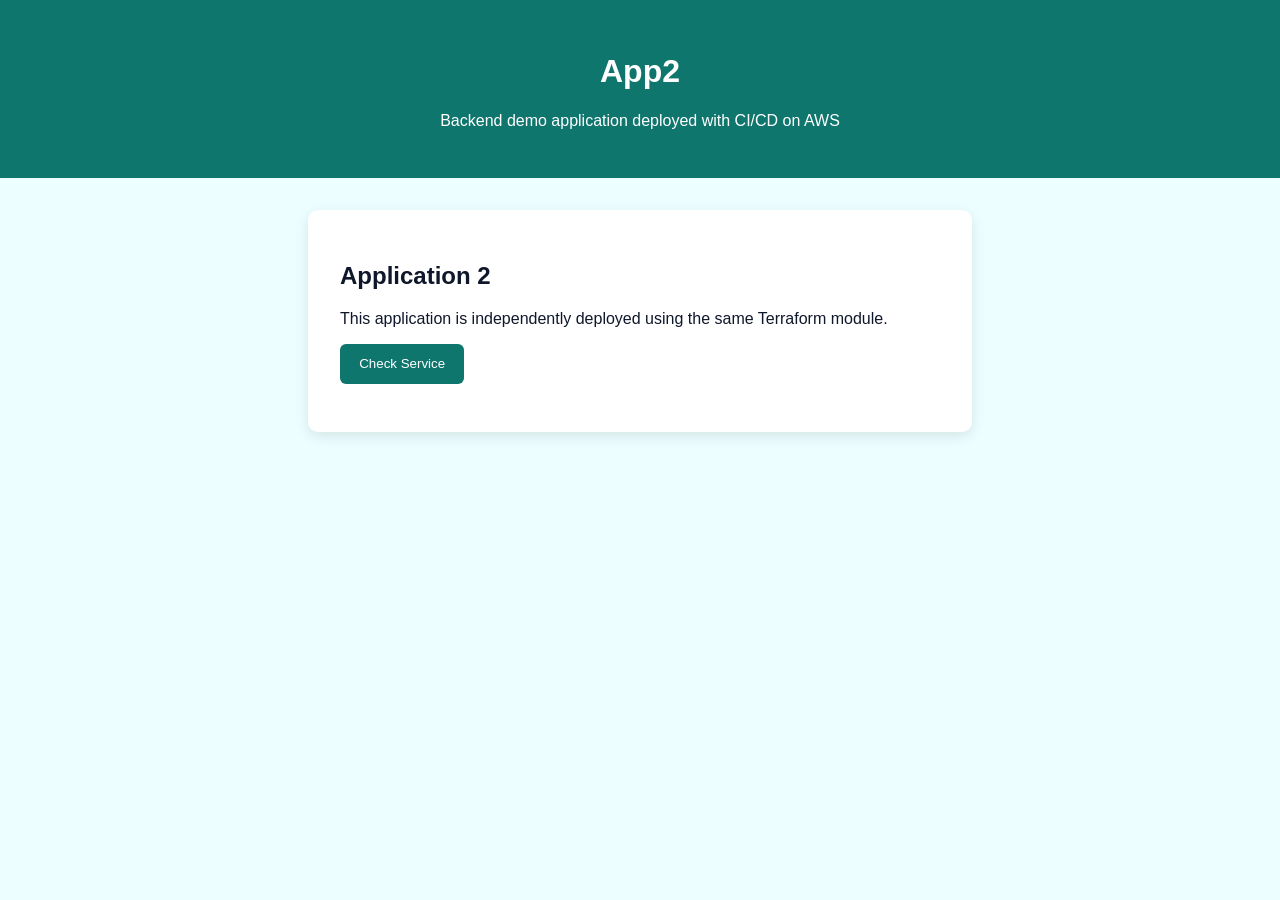
==== apps/app2/index.html @ aa663da1 "Fix app content and ci/cd" ====
<!DOCTYPE html>
<html lang="en">
<head>
  <meta charset="UTF-8" />
  <meta name="viewport" content="width=device-width, initial-scale=1.0" />
  <title>App2</title>
  <link rel="stylesheet" href="css/style.css" />
</head>
<body>
  <header>
    <h1>App2</h1>
    <p>Backend demo application deployed with CI/CD on AWS</p>
  </header>

  <main>
    <section class="card">
      <h2>Application 2</h2>
      <p>This application is independently deployed using the same Terraform module.</p>
      <button onclick="showMessage()">Check Service</button>
      <p id="message"></p>
    </section>
  </main>

  <script src="js/app.js"></script>
</body>
</html>
---- apps/app2/css/style.css ----
body {
  margin: 0;
  font-family: Verdana, sans-serif;
  background: #ecfeff;
  color: #0f172a;
}

header {
  background: #0f766e;
  color: white;
  text-align: center;
  padding: 2rem;
}

main {
  display: flex;
  justify-content: center;
  padding: 2rem;
}

.card {
  background: white;
  width: 100%;
  max-width: 600px;
  padding: 2rem;
  border-radius: 10px;
  box-shadow: 0 4px 14px rgba(0, 0, 0, 0.1);
}

button {
  background: #0f766e;
  color: white;
  border: none;
  padding: 0.8rem 1.2rem;
  border-radius: 6px;
  cursor: pointer;
}
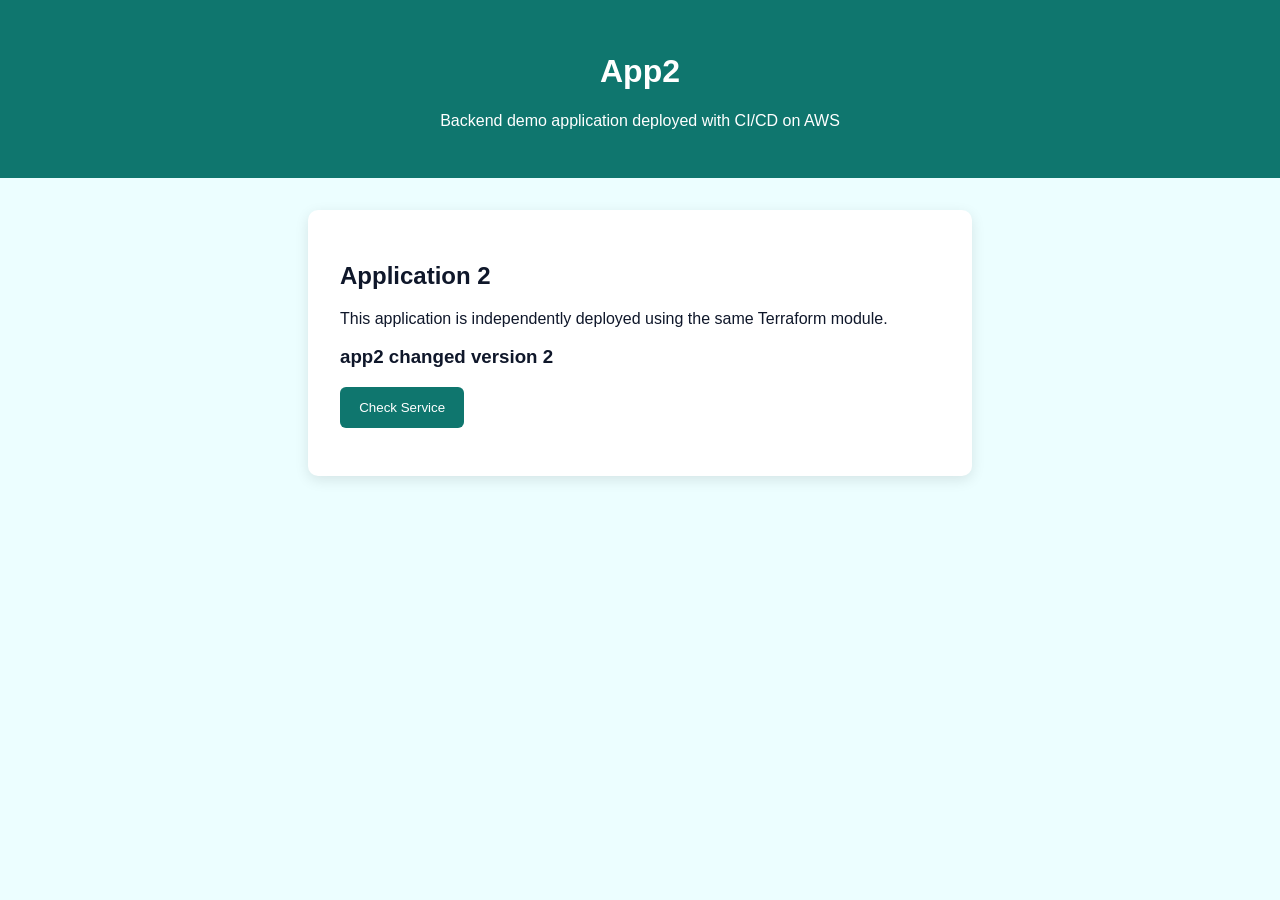
==== commit 0c78fc29: "Test CI/CD" ====
--- a/apps/app2/index.html
+++ b/apps/app2/index.html
@@ -16,6 +16,7 @@
     <section class="card">
       <h2>Application 2</h2>
       <p>This application is independently deployed using the same Terraform module.</p>
+      <h3><b>app2 changed</b> version 2</h3>
       <button onclick="showMessage()">Check Service</button>
       <p id="message"></p>
     </section>
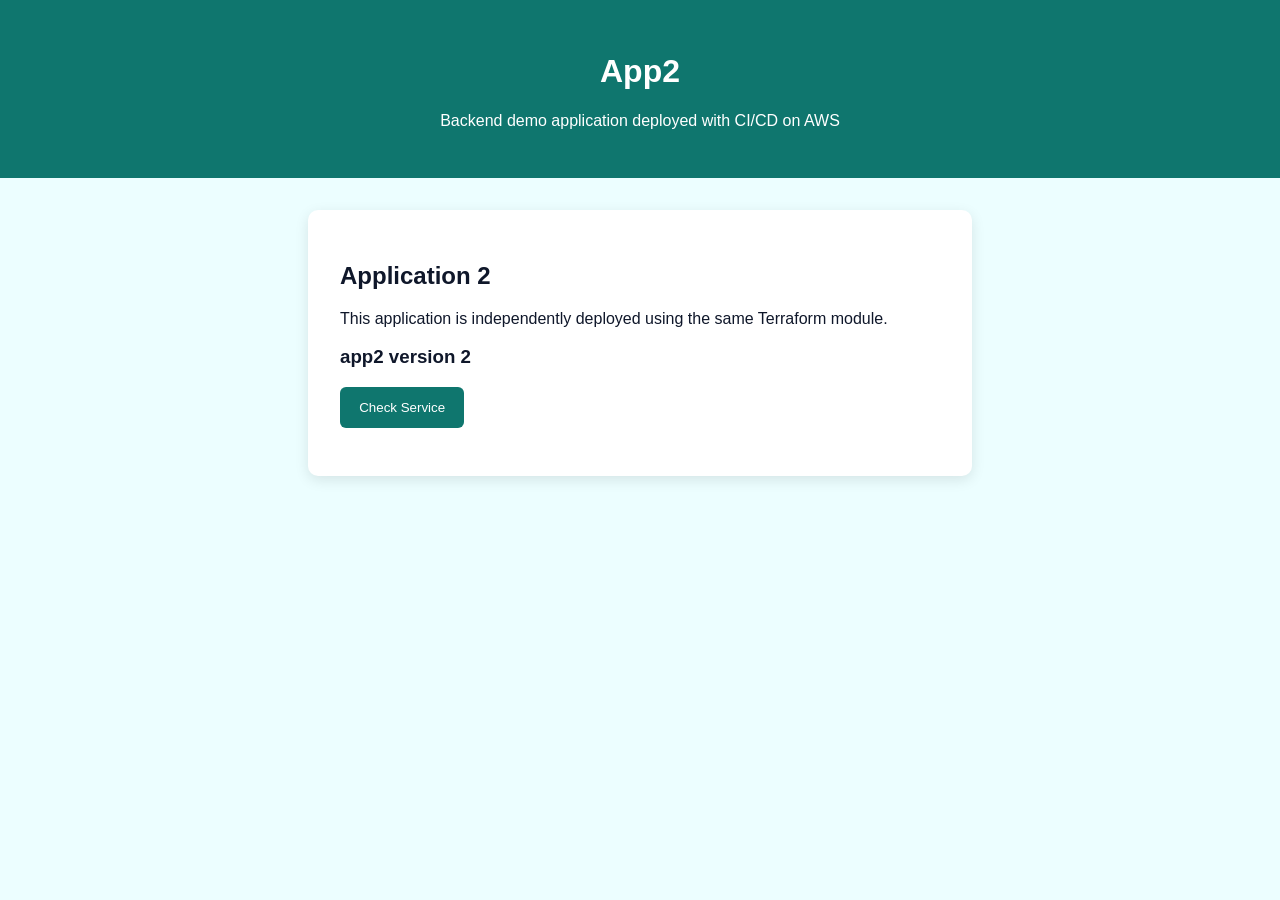
==== commit e8ce5bf2: "inde.html files updated" ====
--- a/apps/app2/index.html
+++ b/apps/app2/index.html
@@ -16,7 +16,7 @@
     <section class="card">
       <h2>Application 2</h2>
       <p>This application is independently deployed using the same Terraform module.</p>
-      <h3><b>app2 changed</b> version 2</h3>
+      <h3><b>app2</b> version 2</h3>
       <button onclick="showMessage()">Check Service</button>
       <p id="message"></p>
     </section>
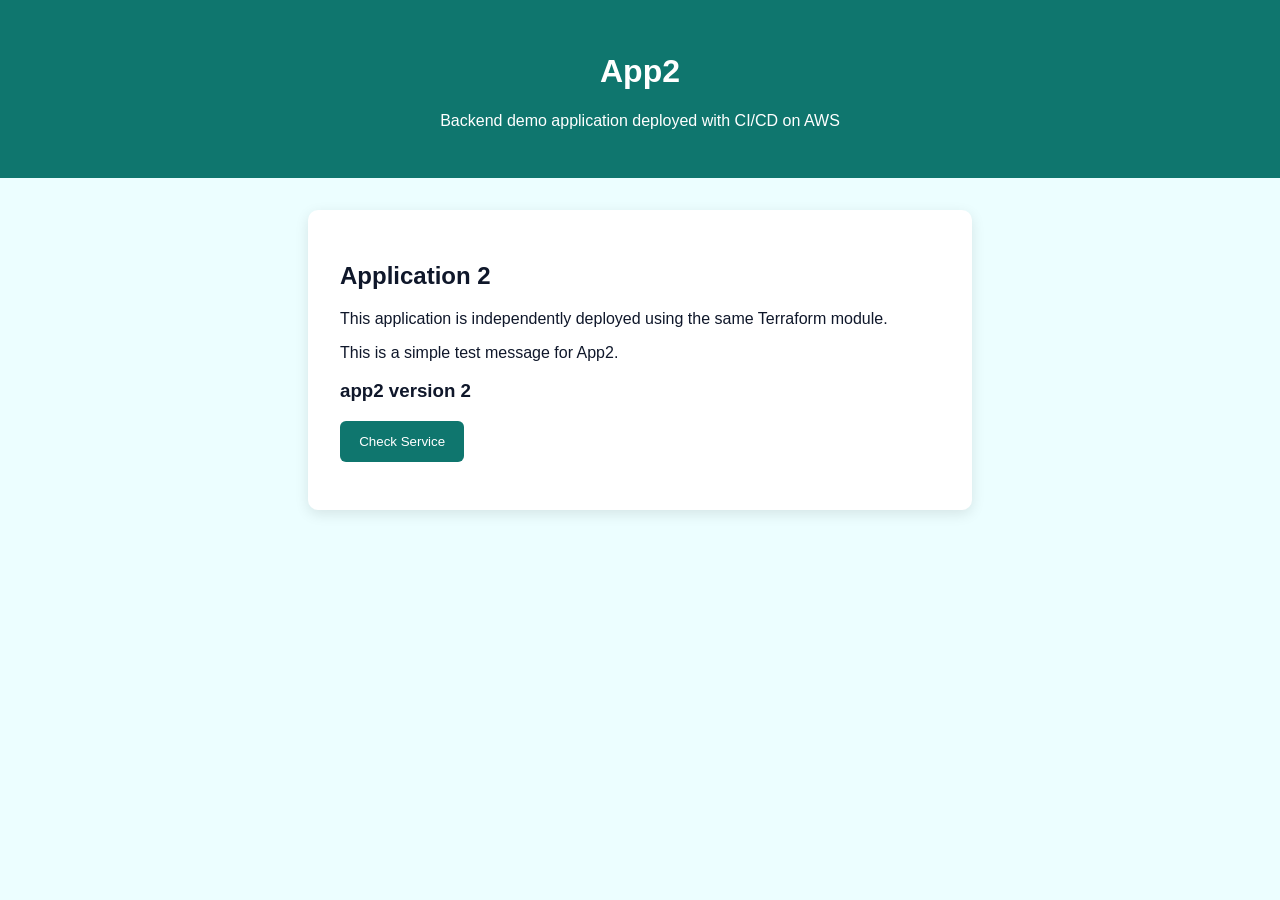
==== commit 828adc71: "Change made on app1 and app2" ====
--- a/apps/app2/index.html
+++ b/apps/app2/index.html
@@ -16,6 +16,7 @@
     <section class="card">
       <h2>Application 2</h2>
       <p>This application is independently deployed using the same Terraform module.</p>
+      <p>This is a simple test message for App2.</p>
       <h3><b>app2</b> version 2</h3>
       <button onclick="showMessage()">Check Service</button>
       <p id="message"></p>
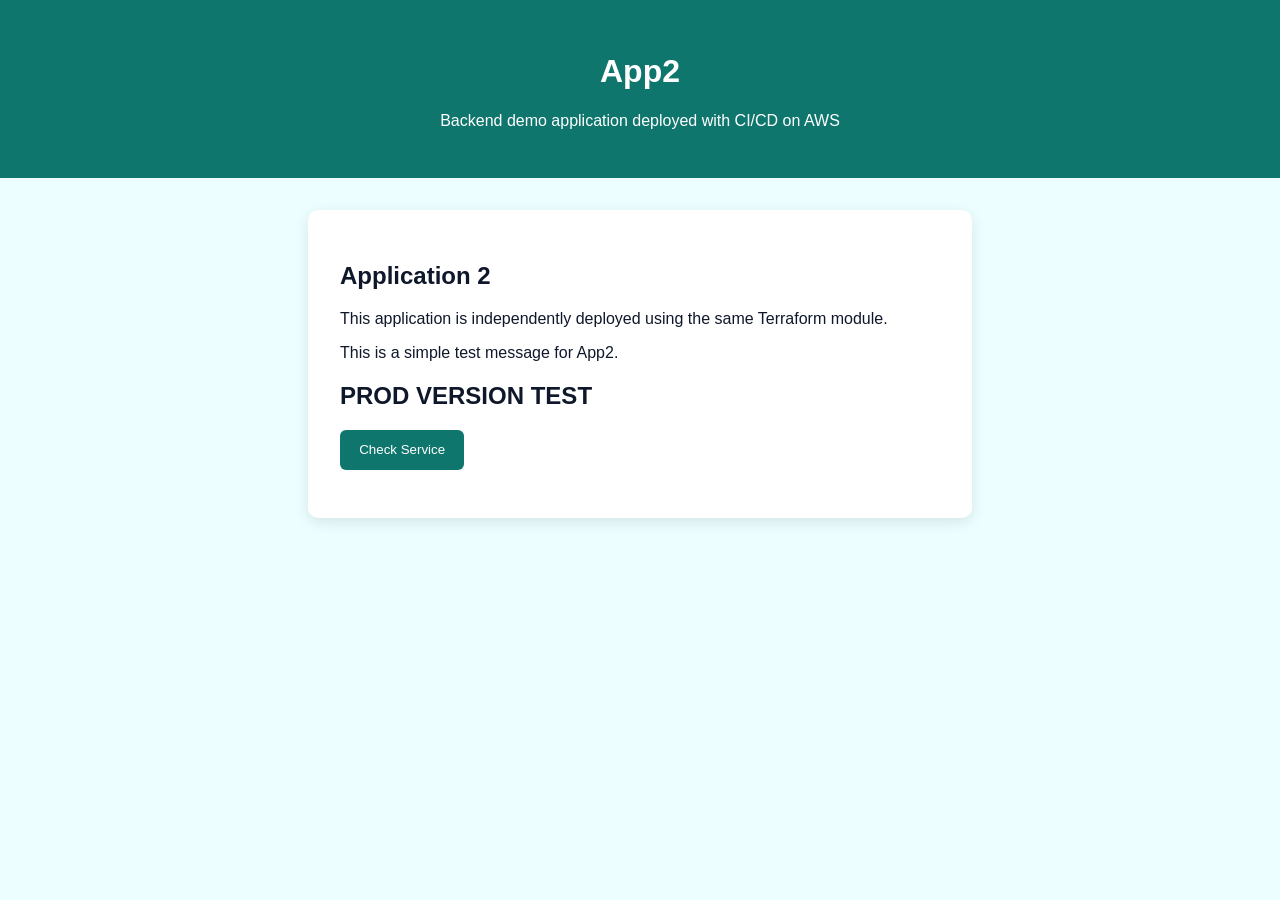
==== commit 9edce760: "Test Prod Deployment" ====
--- a/apps/app2/index.html
+++ b/apps/app2/index.html
@@ -17,7 +17,7 @@
       <h2>Application 2</h2>
       <p>This application is independently deployed using the same Terraform module.</p>
       <p>This is a simple test message for App2.</p>
-      <h3><b>app2</b> version 2</h3>
+      <h1>PROD VERSION TEST</h1>
       <button onclick="showMessage()">Check Service</button>
       <p id="message"></p>
     </section>
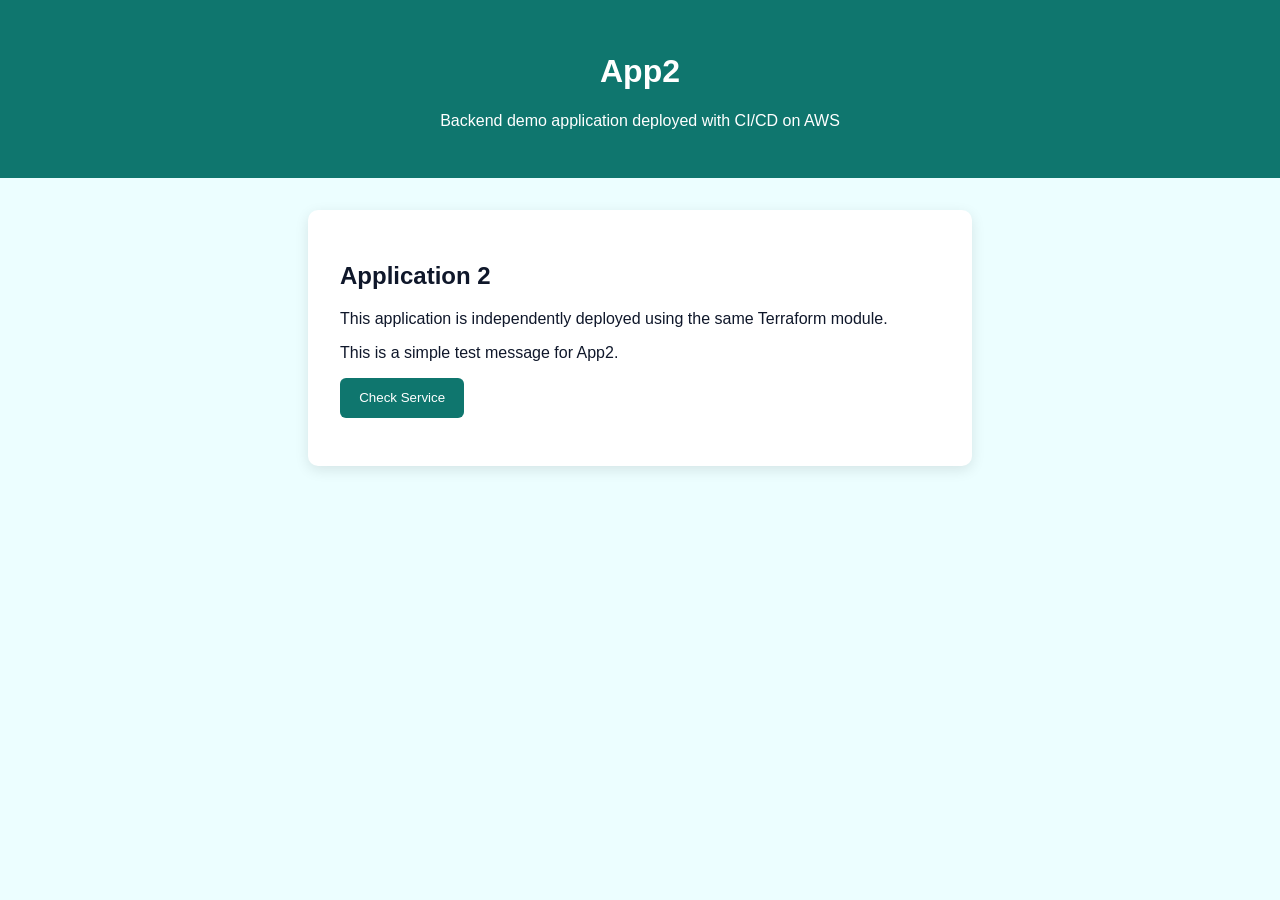
==== commit 3cea6770: "updated index.html" ====
--- a/apps/app2/index.html
+++ b/apps/app2/index.html
@@ -17,7 +17,7 @@
       <h2>Application 2</h2>
       <p>This application is independently deployed using the same Terraform module.</p>
       <p>This is a simple test message for App2.</p>
-      <h1>PROD VERSION TEST</h1>
+      
       <button onclick="showMessage()">Check Service</button>
       <p id="message"></p>
     </section>
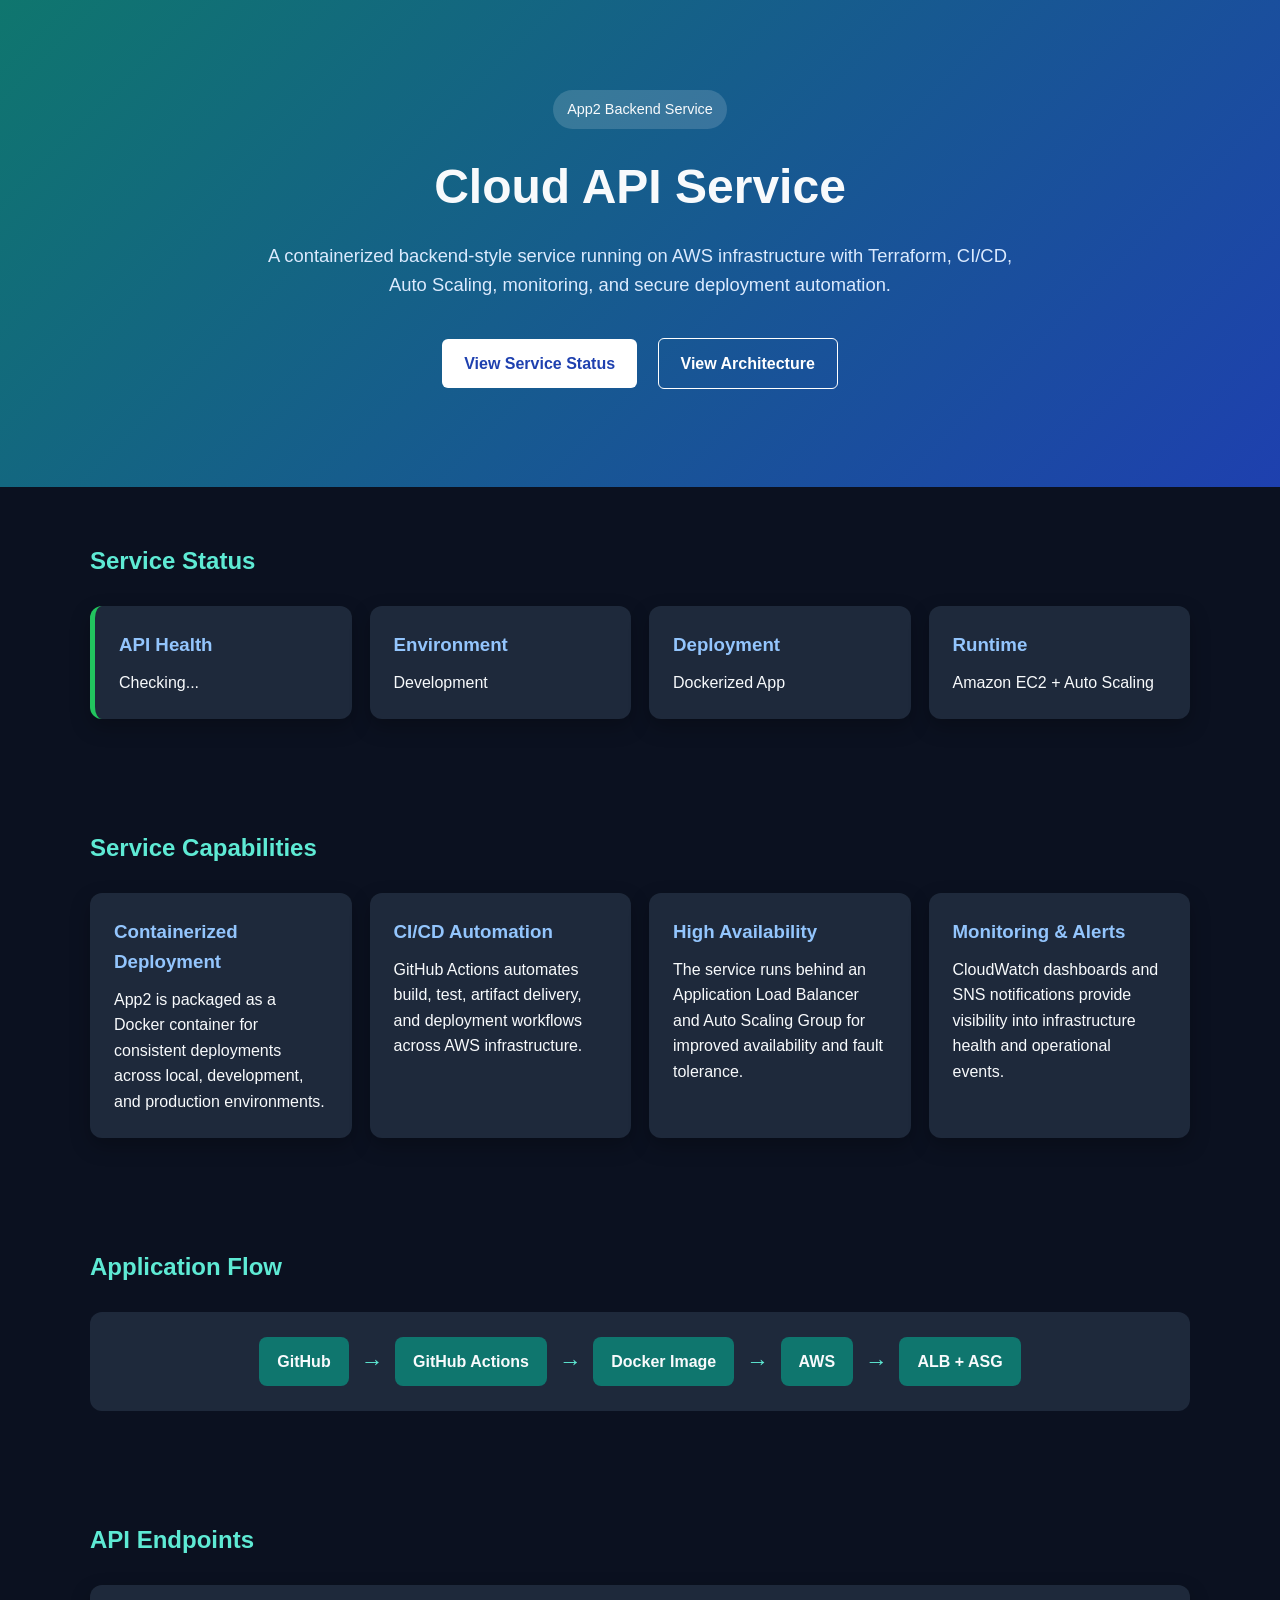
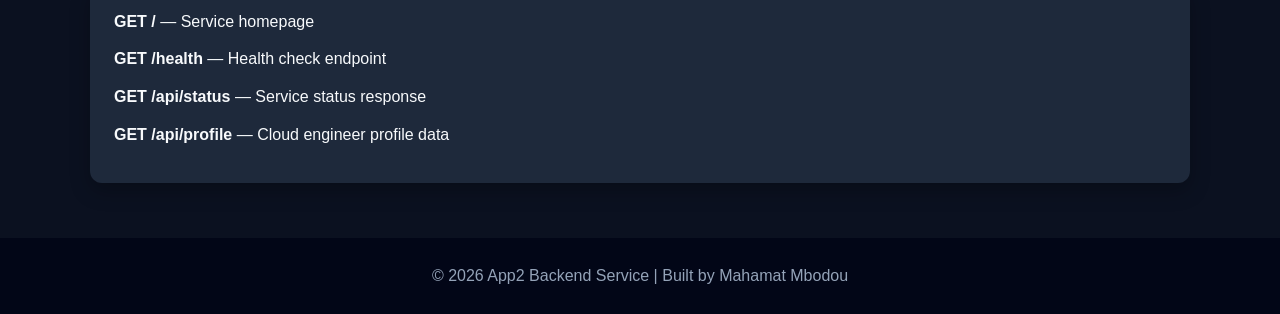
==== commit 9b7ef3dc: "Dockerize app1 and app2" ====
--- a/apps/app2/index.html
+++ b/apps/app2/index.html
@@ -1,28 +1,128 @@
 <!DOCTYPE html>
 <html lang="en">
 <head>
-  <meta charset="UTF-8" />
-  <meta name="viewport" content="width=device-width, initial-scale=1.0" />
-  <title>App2</title>
-  <link rel="stylesheet" href="css/style.css" />
+    <meta charset="UTF-8">
+    <meta name="viewport" content="width=device-width, initial-scale=1.0">
+    <title>App2 | Backend API Service</title>
+    <link rel="stylesheet" href="style.css">
 </head>
 <body>
-  <header>
-    <h1>App2</h1>
-    <p>Backend demo application deployed with CI/CD on AWS</p>
-  </header>
 
-  <main>
-    <section class="card">
-      <h2>Application 2</h2>
-      <p>This application is independently deployed using the same Terraform module.</p>
-      <p>This is a simple test message for App2.</p>
-      
-      <button onclick="showMessage()">Check Service</button>
-      <p id="message"></p>
-    </section>
-  </main>
+<header class="hero">
+    <div class="container">
+        <span class="badge">App2 Backend Service</span>
+        <h1>Cloud API Service</h1>
+        <p>
+            A containerized backend-style service running on AWS infrastructure
+            with Terraform, CI/CD, Auto Scaling, monitoring, and secure deployment automation.
+        </p>
 
-  <script src="js/app.js"></script>
+        <div class="hero-buttons">
+            <a href="#status" class="btn primary">View Service Status</a>
+            <a href="#architecture" class="btn secondary">View Architecture</a>
+        </div>
+    </div>
+</header>
+
+<main>
+
+<section id="status" class="container">
+    <h2>Service Status</h2>
+
+    <div class="status-grid">
+        <div class="status-card healthy">
+            <h3>API Health</h3>
+            <p id="health-status">Checking...</p>
+        </div>
+
+        <div class="status-card">
+            <h3>Environment</h3>
+            <p>Development</p>
+        </div>
+
+        <div class="status-card">
+            <h3>Deployment</h3>
+            <p>Dockerized App</p>
+        </div>
+
+        <div class="status-card">
+            <h3>Runtime</h3>
+            <p>Amazon EC2 + Auto Scaling</p>
+        </div>
+    </div>
+</section>
+
+<section class="container">
+    <h2>Service Capabilities</h2>
+
+    <div class="feature-grid">
+        <div class="feature-card">
+            <h3>Containerized Deployment</h3>
+            <p>
+                App2 is packaged as a Docker container for consistent deployments
+                across local, development, and production environments.
+            </p>
+        </div>
+
+        <div class="feature-card">
+            <h3>CI/CD Automation</h3>
+            <p>
+                GitHub Actions automates build, test, artifact delivery, and
+                deployment workflows across AWS infrastructure.
+            </p>
+        </div>
+
+        <div class="feature-card">
+            <h3>High Availability</h3>
+            <p>
+                The service runs behind an Application Load Balancer and Auto Scaling
+                Group for improved availability and fault tolerance.
+            </p>
+        </div>
+
+        <div class="feature-card">
+            <h3>Monitoring & Alerts</h3>
+            <p>
+                CloudWatch dashboards and SNS notifications provide visibility into
+                infrastructure health and operational events.
+            </p>
+        </div>
+    </div>
+</section>
+
+<section id="architecture" class="container">
+    <h2>Application Flow</h2>
+
+    <div class="flow">
+        <div>GitHub</div>
+        <span>→</span>
+        <div>GitHub Actions</div>
+        <span>→</span>
+        <div>Docker Image</div>
+        <span>→</span>
+        <div>AWS</div>
+        <span>→</span>
+        <div>ALB + ASG</div>
+    </div>
+</section>
+
+<section class="container">
+    <h2>API Endpoints</h2>
+
+    <div class="endpoint-card">
+        <p><strong>GET /</strong> — Service homepage</p>
+        <p><strong>GET /health</strong> — Health check endpoint</p>
+        <p><strong>GET /api/status</strong> — Service status response</p>
+        <p><strong>GET /api/profile</strong> — Cloud engineer profile data</p>
+    </div>
+</section>
+
+</main>
+
+<footer>
+    <p>© 2026 App2 Backend Service | Built by Mahamat Mbodou</p>
+</footer>
+
+<script src="script.js"></script>
 </body>
 </html>
--- a/apps/app2/style.css
+++ b/apps/app2/style.css
@@ -0,0 +1,159 @@
+* {
+    margin: 0;
+    padding: 0;
+    box-sizing: border-box;
+}
+
+body {
+    font-family: Arial, sans-serif;
+    background: #0b1120;
+    color: #f8fafc;
+    line-height: 1.6;
+}
+
+.container {
+    width: 90%;
+    max-width: 1100px;
+    margin: auto;
+}
+
+.hero {
+    background: linear-gradient(135deg, #0f766e, #1e40af);
+    padding: 90px 20px;
+    text-align: center;
+}
+
+.badge {
+    display: inline-block;
+    background: rgba(255,255,255,0.15);
+    padding: 8px 14px;
+    border-radius: 999px;
+    margin-bottom: 20px;
+    font-size: 0.9rem;
+}
+
+.hero h1 {
+    font-size: 3rem;
+    margin-bottom: 15px;
+}
+
+.hero p {
+    max-width: 760px;
+    margin: auto;
+    color: #dbeafe;
+    font-size: 1.15rem;
+}
+
+.hero-buttons {
+    margin-top: 30px;
+}
+
+.btn {
+    display: inline-block;
+    padding: 12px 22px;
+    border-radius: 6px;
+    text-decoration: none;
+    margin: 8px;
+    font-weight: bold;
+}
+
+.primary {
+    background: #ffffff;
+    color: #1e40af;
+}
+
+.secondary {
+    border: 1px solid #ffffff;
+    color: #ffffff;
+}
+
+section {
+    padding: 55px 0;
+}
+
+h2 {
+    color: #5eead4;
+    margin-bottom: 25px;
+}
+
+.status-grid,
+.feature-grid {
+    display: grid;
+    grid-template-columns: repeat(4, 1fr);
+    gap: 18px;
+}
+
+.status-card,
+.feature-card,
+.endpoint-card {
+    background: #1e293b;
+    padding: 24px;
+    border-radius: 12px;
+    box-shadow: 0 8px 20px rgba(0,0,0,0.25);
+}
+
+.status-card h3,
+.feature-card h3 {
+    color: #93c5fd;
+    margin-bottom: 10px;
+}
+
+.healthy {
+    border-left: 5px solid #22c55e;
+}
+
+.flow {
+    background: #1e293b;
+    padding: 25px;
+    border-radius: 12px;
+    display: flex;
+    flex-wrap: wrap;
+    gap: 12px;
+    align-items: center;
+    justify-content: center;
+}
+
+.flow div {
+    background: #0f766e;
+    padding: 12px 18px;
+    border-radius: 8px;
+    font-weight: bold;
+}
+
+.flow span {
+    color: #5eead4;
+    font-size: 1.4rem;
+}
+
+.endpoint-card p {
+    margin-bottom: 12px;
+}
+
+footer {
+    text-align: center;
+    background: #020617;
+    color: #94a3b8;
+    padding: 25px;
+}
+
+@media (max-width: 900px) {
+    .status-grid,
+    .feature-grid {
+        grid-template-columns: repeat(2, 1fr);
+    }
+
+    .hero h1 {
+        font-size: 2.3rem;
+    }
+}
+
+@media (max-width: 600px) {
+    .status-grid,
+    .feature-grid {
+        grid-template-columns: 1fr;
+    }
+
+    .flow {
+        flex-direction: column;
+    }
+}
